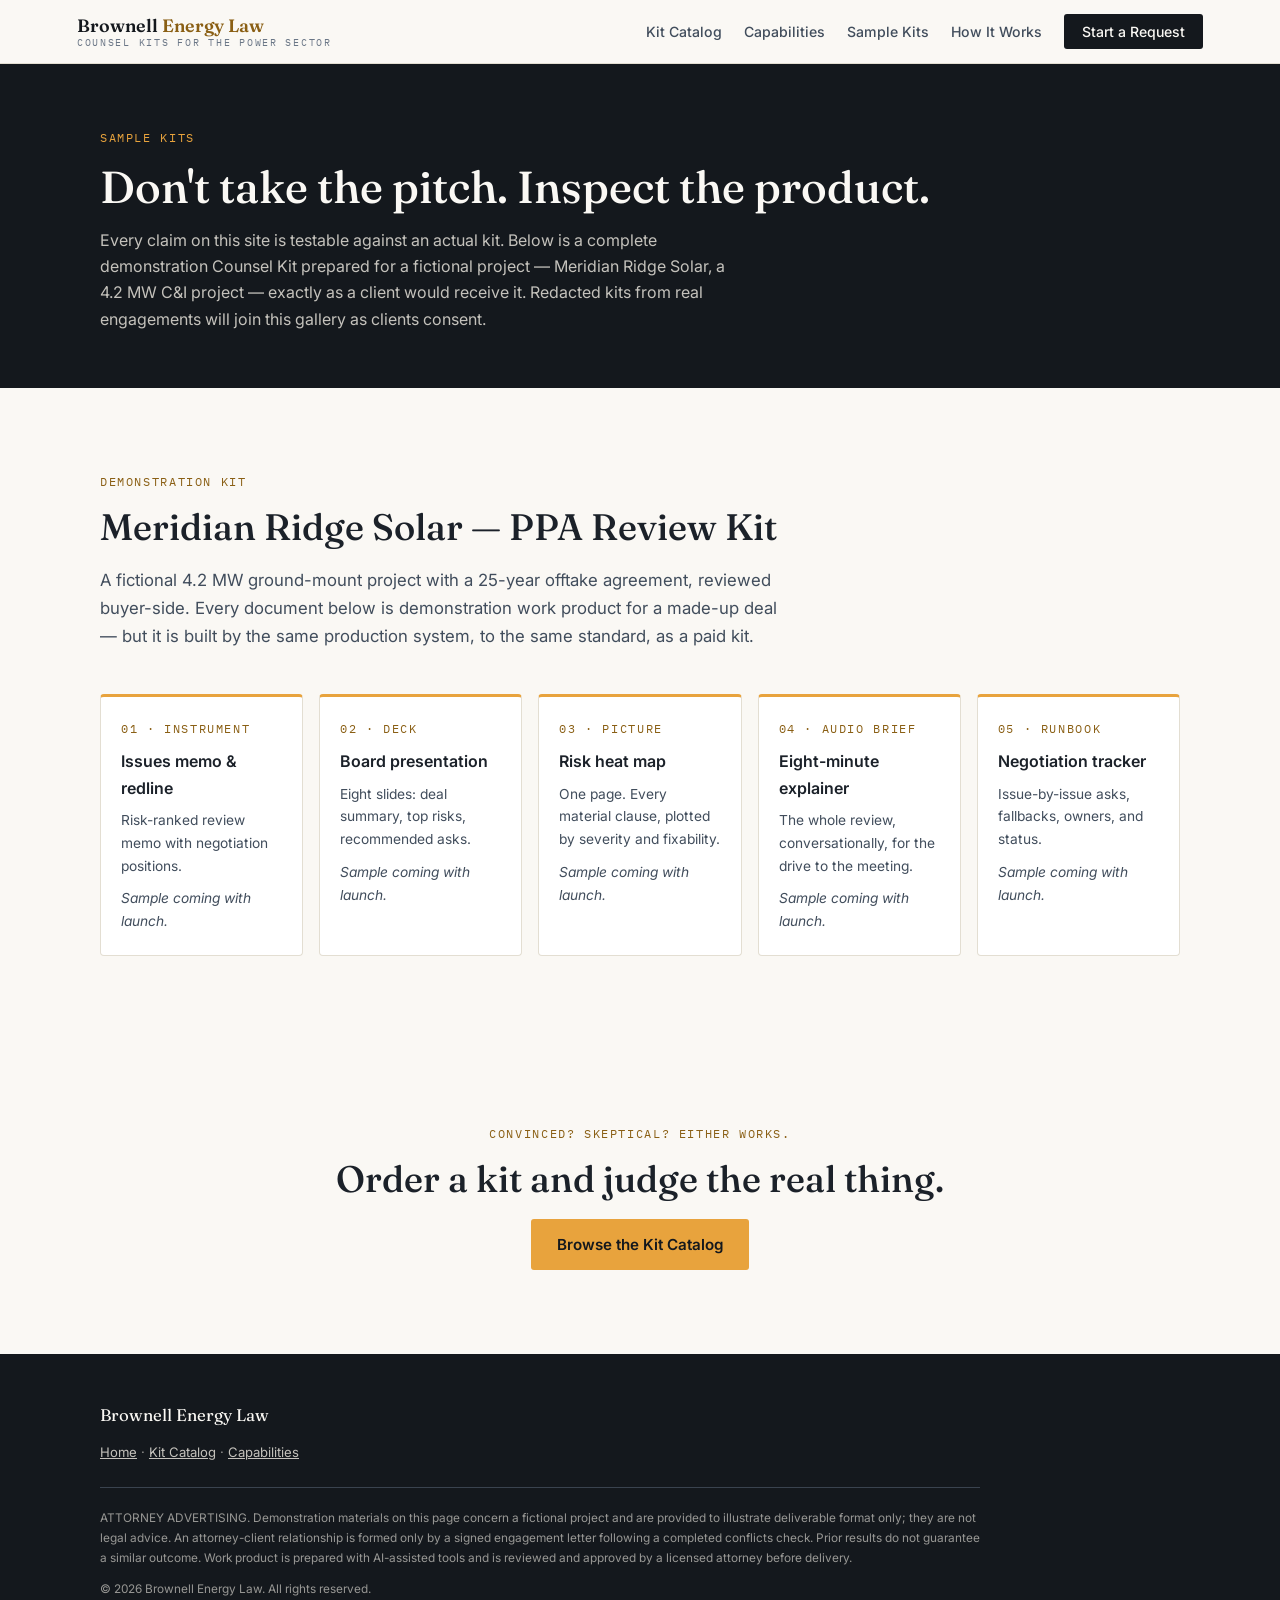
==== kits/index.html @ 10020d6f "Add Brownell Energy Law site: homepage, kit catalog, capability pages, Pages deploy Initial site for" ====
<!DOCTYPE html>
<html lang="en">
<head>
  <meta charset="UTF-8" />
  <meta name="viewport" content="width=device-width, initial-scale=1.0" />
  <title>Sample Counsel Kits | Brownell Energy Law</title>
  <meta name="description" content="Browse a complete sample Counsel Kit — issues memo, board deck, risk visualization, audio brief, and runbook — and see exactly what a Brownell Energy Law engagement delivers." />
  <meta name="robots" content="index, follow" />
  <meta name="theme-color" content="#14181d" />
  <link rel="icon" href="data:image/svg+xml,%3Csvg xmlns='http://www.w3.org/2000/svg' viewBox='0 0 32 32'%3E%3Crect width='32' height='32' fill='%2314181d'/%3E%3Ctext x='16' y='23' font-family='Georgia,serif' font-size='20' font-weight='600' fill='%23e8a33d' text-anchor='middle'%3EB%3C/text%3E%3C/svg%3E" />
  <link rel="preconnect" href="https://fonts.googleapis.com" />
  <link rel="preconnect" href="https://fonts.gstatic.com" crossorigin />
  <link href="https://fonts.googleapis.com/css2?family=Fraunces:ital,wght@0,400;0,500;0,600;1,400;1,500&family=Inter:wght@400;500;600&family=IBM+Plex+Mono:wght@400;500&display=swap" rel="stylesheet" />
  <link rel="stylesheet" href="../styles.css?v=1" />
</head>
<body>

  <nav aria-label="Primary">
    <a class="nav-brand" href="../index.html">
      <span class="nav-brand-name">Brownell <span>Energy Law</span></span>
      <span class="nav-brand-tag">Counsel Kits for the Power Sector</span>
    </a>
    <ul class="nav-links">
      <li><a href="../catalog.html">Kit Catalog</a></li>
      <li><a href="../index.html#capabilities">Capabilities</a></li>
      <li><a href="index.html">Sample Kits</a></li>
      <li><a href="../index.html#how">How It Works</a></li>
      <li><a class="nav-cta" href="../index.html#contact">Start a Request</a></li>
    </ul>
  </nav>

  <header class="page-head">
    <div class="page-head-inner">
      <p class="section-kicker mono">Sample Kits</p>
      <h1>Don't take the pitch. Inspect the product.</h1>
      <p>
        Every claim on this site is testable against an actual kit. Below is a complete
        demonstration Counsel Kit prepared for a fictional project — Meridian Ridge
        Solar, a 4.2&nbsp;MW C&amp;I project — exactly as a client would receive it.
        Redacted kits from real engagements will join this gallery as clients consent.
      </p>
    </div>
  </header>

  <section>
    <div class="section-inner">
      <p class="section-kicker mono">Demonstration kit</p>
      <h2>Meridian Ridge Solar — PPA Review Kit</h2>
      <p class="section-lede">
        A fictional 4.2&nbsp;MW ground-mount project with a 25-year offtake agreement,
        reviewed buyer-side. Every document below is demonstration work product for a
        made-up deal — but it is built by the same production system, to the same
        standard, as a paid kit.
      </p>
      <div class="kit-grid">
        <div class="kit-part">
          <span class="mono">01 · Instrument</span>
          <h3>Issues memo &amp; redline</h3>
          <p>Risk-ranked review memo with negotiation positions.</p>
          <p style="margin-top:10px;"><em>Sample coming with launch.</em></p>
        </div>
        <div class="kit-part">
          <span class="mono">02 · Deck</span>
          <h3>Board presentation</h3>
          <p>Eight slides: deal summary, top risks, recommended asks.</p>
          <p style="margin-top:10px;"><em>Sample coming with launch.</em></p>
        </div>
        <div class="kit-part">
          <span class="mono">03 · Picture</span>
          <h3>Risk heat map</h3>
          <p>One page. Every material clause, plotted by severity and fixability.</p>
          <p style="margin-top:10px;"><em>Sample coming with launch.</em></p>
        </div>
        <div class="kit-part">
          <span class="mono">04 · Audio brief</span>
          <h3>Eight-minute explainer</h3>
          <p>The whole review, conversationally, for the drive to the meeting.</p>
          <p style="margin-top:10px;"><em>Sample coming with launch.</em></p>
        </div>
        <div class="kit-part">
          <span class="mono">05 · Runbook</span>
          <h3>Negotiation tracker</h3>
          <p>Issue-by-issue asks, fallbacks, owners, and status.</p>
          <p style="margin-top:10px;"><em>Sample coming with launch.</em></p>
        </div>
      </div>
    </div>
  </section>

  <section class="contact">
    <div class="section-inner">
      <p class="section-kicker mono">Convinced? Skeptical? Either works.</p>
      <h2>Order a kit and judge the real thing.</h2>
      <a class="btn btn-amber" href="../catalog.html">Browse the Kit Catalog</a>
    </div>
  </section>

  <footer>
    <div class="footer-inner">
      <div class="footer-brand">Brownell Energy Law</div>
      <p><a href="../index.html">Home</a> · <a href="../catalog.html">Kit Catalog</a> · <a href="../index.html#capabilities">Capabilities</a></p>
      <div class="footer-disclaimer">
        <p>
          ATTORNEY ADVERTISING. Demonstration materials on this page concern a
          fictional project and are provided to illustrate deliverable format only;
          they are not legal advice. An attorney-client relationship is formed only by
          a signed engagement letter following a completed conflicts check. Prior
          results do not guarantee a similar outcome. Work product is prepared with
          AI-assisted tools and is reviewed and approved by a licensed attorney before
          delivery.
        </p>
        <p style="margin-top:10px;">© 2026 Brownell Energy Law. All rights reserved.</p>
      </div>
    </div>
  </footer>

</body>
</html>
---- styles.css ----
/* Brownell Energy Law — site styles
   Visual system: carbon #14181d · current amber #e8a33d · paper #faf8f4
   Fraunces (display) · Inter (body) · IBM Plex Mono (labels, prices) */

*, *::before, *::after { box-sizing: border-box; margin: 0; padding: 0; }

:root {
  --carbon: #14181d;
  --carbon-mid: #1e242c;
  --carbon-soft: #2a323d;
  --amber: #e8a33d;
  --amber-bright: #f5b954;
  --amber-ink: #8a5f14;      /* AA-contrast amber for text on light backgrounds */
  --paper: #faf8f4;
  --paper-dark: #f1ede4;
  --white: #fff;
  --text-dark: #1b2129;
  --text-mid: #414d5c;
  --text-soft: #6a7686;
  --line: #e3ded2;
  --line-dark: #3a434f;
  --good: #2e6e4e;
}

html { scroll-behavior: smooth; }
body {
  font-family: 'Inter', system-ui, sans-serif;
  background: var(--paper);
  color: var(--text-dark);
  font-size: 16px;
  line-height: 1.65;
  -webkit-font-smoothing: antialiased;
}
img { max-width: 100%; }
a { color: inherit; }

.mono {
  font-family: 'IBM Plex Mono', monospace;
  font-size: .72rem;
  letter-spacing: .14em;
  text-transform: uppercase;
}

.sr-only {
  position: absolute; width: 1px; height: 1px; padding: 0; margin: -1px;
  overflow: hidden; clip: rect(0 0 0 0); white-space: nowrap; border: 0;
}

/* ── Nav ─────────────────────────────────────────────────────── */
nav {
  position: sticky;
  top: 0;
  z-index: 40;
  background: rgba(250, 248, 244, .93);
  backdrop-filter: blur(10px);
  border-bottom: 1px solid var(--line);
  display: flex;
  align-items: center;
  gap: 26px;
  padding: 15px 6vw;
}
.nav-brand { text-decoration: none; line-height: 1.2; }
.nav-brand-name {
  display: block;
  font-family: 'Fraunces', serif;
  font-weight: 600;
  font-size: 1.12rem;
  color: var(--carbon);
}
.nav-brand-name span { color: var(--amber-ink); }
.nav-brand-tag {
  display: block;
  font-family: 'IBM Plex Mono', monospace;
  font-size: .6rem;
  letter-spacing: .18em;
  text-transform: uppercase;
  color: var(--text-soft);
}
.nav-links {
  margin-left: auto;
  display: flex;
  align-items: center;
  gap: 22px;
  list-style: none;
}
.nav-links a {
  text-decoration: none;
  font-size: .88rem;
  font-weight: 500;
  color: var(--text-mid);
}
.nav-links a:hover { color: var(--carbon); }
.nav-cta {
  background: var(--carbon);
  color: var(--paper) !important;
  padding: 9px 18px;
  border-radius: 3px;
  font-weight: 600;
}
.nav-cta:hover { background: var(--carbon-soft); }
@media (max-width: 860px) {
  .nav-links { display: none; }
}

/* ── Hero ────────────────────────────────────────────────────── */
.hero {
  background:
    linear-gradient(rgba(20, 24, 29, .96), rgba(20, 24, 29, .96)),
    repeating-linear-gradient(90deg, transparent 0 79px, rgba(232, 163, 61, .35) 79px 80px),
    repeating-linear-gradient(0deg, transparent 0 79px, rgba(232, 163, 61, .35) 79px 80px);
  background-color: var(--carbon);
  color: var(--paper);
  padding: 96px 6vw 88px;
  text-align: left;
}
.hero-inner { max-width: 880px; margin: 0 auto; }
.hero-kicker {
  color: var(--amber);
  margin-bottom: 22px;
}
.hero h1 {
  font-family: 'Fraunces', serif;
  font-weight: 500;
  font-size: clamp(2.1rem, 5vw, 3.4rem);
  line-height: 1.14;
  margin-bottom: 24px;
}
.hero h1 em { font-style: italic; color: var(--amber-bright); }
.hero-sub {
  font-size: 1.08rem;
  color: rgba(240, 236, 228, .82);
  max-width: 640px;
  margin-bottom: 36px;
}
.hero-actions { display: flex; gap: 14px; flex-wrap: wrap; }
.btn {
  display: inline-block;
  text-decoration: none;
  font-weight: 600;
  font-size: .95rem;
  padding: 13px 26px;
  border-radius: 3px;
}
.btn-amber { background: var(--amber); color: var(--carbon); }
.btn-amber:hover { background: var(--amber-bright); }
.btn-ghost { border: 1px solid var(--line-dark); color: var(--paper); }
.btn-ghost:hover { border-color: var(--amber); color: var(--amber-bright); }

.hero-stats {
  display: flex;
  gap: 44px;
  flex-wrap: wrap;
  margin-top: 56px;
  padding-top: 32px;
  border-top: 1px solid var(--line-dark);
}
.hero-stat-num {
  font-family: 'Fraunces', serif;
  font-size: 1.9rem;
  color: var(--amber-bright);
}
.hero-stat-label { font-size: .8rem; color: rgba(240, 236, 228, .65); }

/* ── Sections ────────────────────────────────────────────────── */
section { padding: 84px 6vw; }
.section-inner { max-width: 1080px; margin: 0 auto; }
.section-kicker { color: var(--amber-ink); margin-bottom: 14px; }
h2 {
  font-family: 'Fraunces', serif;
  font-weight: 500;
  font-size: clamp(1.6rem, 3.4vw, 2.3rem);
  line-height: 1.2;
  margin-bottom: 18px;
  max-width: 700px;
}
.section-lede { font-size: 1.05rem; color: var(--text-mid); max-width: 680px; margin-bottom: 44px; }
.alt { background: var(--paper-dark); }

/* ── Kit anatomy ─────────────────────────────────────────────── */
.kit-grid {
  display: grid;
  grid-template-columns: repeat(auto-fit, minmax(190px, 1fr));
  gap: 16px;
}
.kit-part {
  background: var(--white);
  border: 1px solid var(--line);
  border-top: 3px solid var(--amber);
  border-radius: 4px;
  padding: 22px 20px;
}
.kit-part .mono { color: var(--amber-ink); display: block; margin-bottom: 10px; }
.kit-part h3 { font-size: 1rem; font-weight: 600; margin-bottom: 8px; }
.kit-part p { font-size: .86rem; color: var(--text-mid); }

/* ── How it works ────────────────────────────────────────────── */
.steps { counter-reset: step; display: grid; gap: 0; }
.step {
  display: grid;
  grid-template-columns: 64px 1fr;
  gap: 20px;
  padding: 26px 0;
  border-bottom: 1px solid var(--line);
}
.step:last-child { border-bottom: 0; }
.step-num {
  font-family: 'Fraunces', serif;
  font-size: 1.7rem;
  color: var(--amber-ink);
}
.step h3 { font-size: 1.05rem; font-weight: 600; margin-bottom: 6px; }
.step p { font-size: .93rem; color: var(--text-mid); max-width: 620px; }

/* ── Guarantee band ──────────────────────────────────────────── */
.guarantee {
  background: var(--carbon);
  color: var(--paper);
  text-align: center;
  padding: 64px 6vw;
}
.guarantee h2 { margin: 0 auto 14px; color: var(--paper); }
.guarantee p { max-width: 620px; margin: 0 auto; color: rgba(240, 236, 228, .8); }
.guarantee .mono { color: var(--amber); display: block; margin-bottom: 16px; }

/* ── Catalog cards ───────────────────────────────────────────── */
.catalog-grid {
  display: grid;
  grid-template-columns: repeat(auto-fill, minmax(300px, 1fr));
  gap: 18px;
}
.kit-card {
  background: var(--white);
  border: 1px solid var(--line);
  border-radius: 4px;
  padding: 26px 24px;
  display: flex;
  flex-direction: column;
}
.kit-card h3 {
  font-family: 'Fraunces', serif;
  font-weight: 600;
  font-size: 1.18rem;
  margin-bottom: 6px;
}
.kit-price {
  font-family: 'IBM Plex Mono', monospace;
  font-size: .95rem;
  color: var(--amber-ink);
  margin-bottom: 12px;
}
.kit-card p { font-size: .9rem; color: var(--text-mid); margin-bottom: 14px; }
.kit-card ul { list-style: none; margin-bottom: 16px; }
.kit-card li {
  font-size: .84rem;
  color: var(--text-mid);
  padding-left: 18px;
  position: relative;
  margin-bottom: 5px;
}
.kit-card li::before { content: "—"; position: absolute; left: 0; color: var(--amber); }
.kit-turn {
  margin-top: auto;
  font-family: 'IBM Plex Mono', monospace;
  font-size: .7rem;
  letter-spacing: .1em;
  text-transform: uppercase;
  color: var(--good);
}

/* ── Capability pages / cards ────────────────────────────────── */
.cap-grid {
  display: grid;
  grid-template-columns: repeat(auto-fill, minmax(280px, 1fr));
  gap: 18px;
}
.cap-card {
  background: var(--white);
  border: 1px solid var(--line);
  border-radius: 4px;
  padding: 24px;
  text-decoration: none;
  display: block;
}
.cap-card:hover { border-color: var(--amber); }
.cap-card h3 { font-family: 'Fraunces', serif; font-size: 1.15rem; font-weight: 600; margin-bottom: 8px; }
.cap-card p { font-size: .88rem; color: var(--text-mid); }
.cap-card .mono { color: var(--amber-ink); display: block; margin-top: 14px; }

.page-head {
  background: var(--carbon);
  color: var(--paper);
  padding: 64px 6vw 56px;
}
.page-head-inner { max-width: 1080px; margin: 0 auto; }
.page-head .section-kicker { color: var(--amber); }
.page-head h1 {
  font-family: 'Fraunces', serif;
  font-weight: 500;
  font-size: clamp(1.9rem, 4vw, 2.8rem);
  line-height: 1.15;
  margin-bottom: 14px;
}
.page-head p { color: rgba(240, 236, 228, .8); max-width: 660px; }

.prose { max-width: 720px; }
.prose h2 { font-size: 1.4rem; margin-top: 40px; }
.prose p { margin-bottom: 16px; color: var(--text-mid); }
.prose ul { margin: 0 0 16px 20px; color: var(--text-mid); }
.prose li { margin-bottom: 6px; }

/* ── About ───────────────────────────────────────────────────── */
.about-grid {
  display: grid;
  grid-template-columns: 1fr 1fr;
  gap: 56px;
  align-items: start;
}
@media (max-width: 820px) { .about-grid { grid-template-columns: 1fr; } }
.about-grid p { color: var(--text-mid); margin-bottom: 14px; }
.cred-list { list-style: none; }
.cred-list li {
  padding: 12px 0 12px 26px;
  border-bottom: 1px solid var(--line);
  position: relative;
  font-size: .92rem;
  color: var(--text-mid);
}
.cred-list li::before { content: "▸"; position: absolute; left: 2px; color: var(--amber-ink); }

/* ── Contact / CTA ───────────────────────────────────────────── */
.contact { text-align: center; }
.contact .section-inner { max-width: 640px; }
.contact h2 { margin-left: auto; margin-right: auto; }

/* ── Footer ──────────────────────────────────────────────────── */
footer {
  background: var(--carbon);
  color: rgba(240, 236, 228, .6);
  padding: 48px 6vw 36px;
  font-size: .82rem;
}
.footer-inner { max-width: 1080px; margin: 0 auto; }
.footer-brand {
  font-family: 'Fraunces', serif;
  font-size: 1.05rem;
  color: var(--paper);
  margin-bottom: 12px;
}
.footer-disclaimer {
  border-top: 1px solid var(--line-dark);
  margin-top: 24px;
  padding-top: 20px;
  font-size: .74rem;
  line-height: 1.7;
  max-width: 880px;
}
footer a { color: rgba(240, 236, 228, .8); }
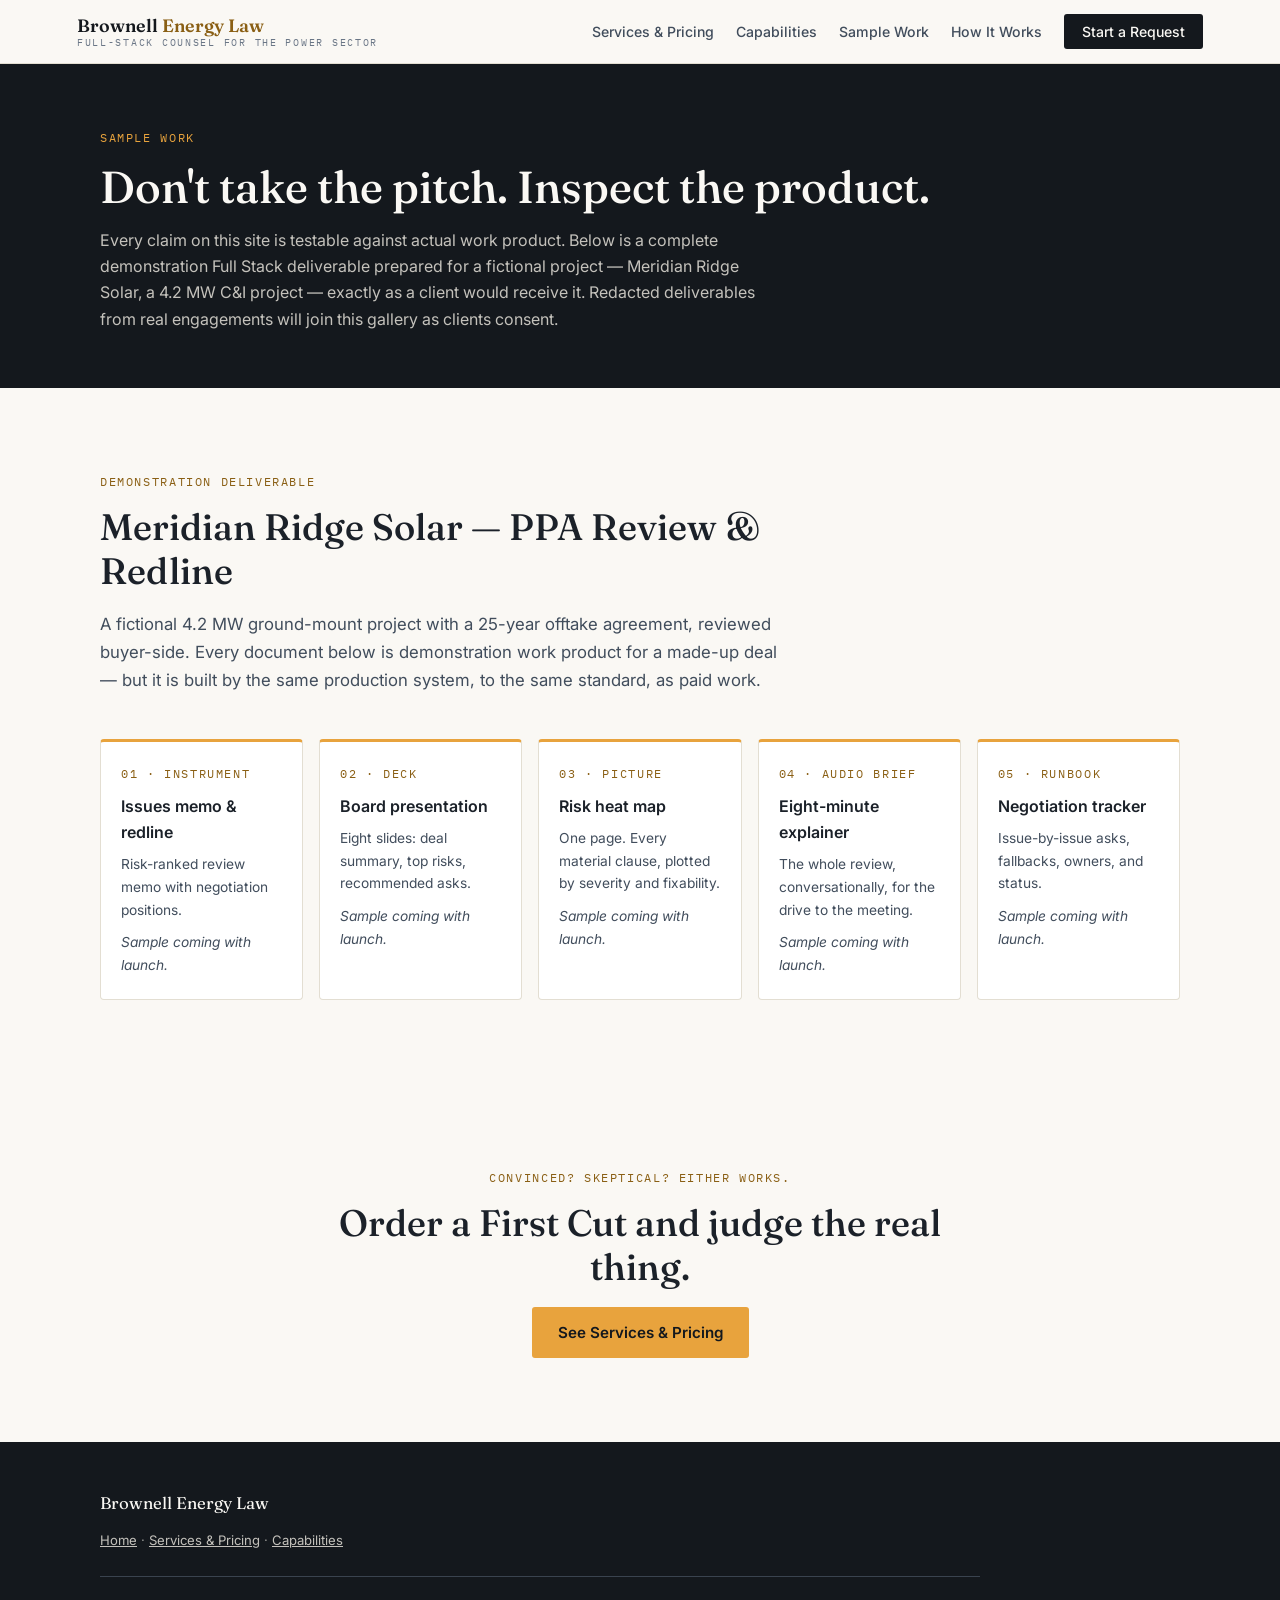
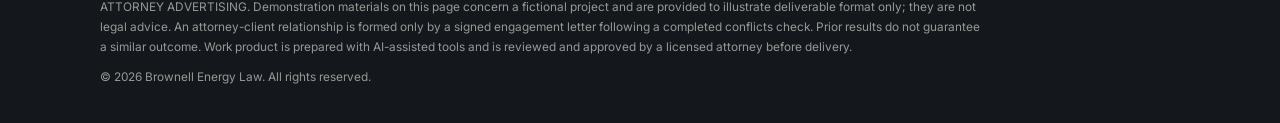
==== commit af7ba92c: "Rebrand to First Cut / To Signature tiers with Full Stack deliverable Rename catalog items by output" ====
--- a/kits/index.html
+++ b/kits/index.html
@@ -3,27 +3,27 @@
 <head>
   <meta charset="UTF-8" />
   <meta name="viewport" content="width=device-width, initial-scale=1.0" />
-  <title>Sample Counsel Kits | Brownell Energy Law</title>
-  <meta name="description" content="Browse a complete sample Counsel Kit — issues memo, board deck, risk visualization, audio brief, and runbook — and see exactly what a Brownell Energy Law engagement delivers." />
+  <title>Sample Work | Brownell Energy Law</title>
+  <meta name="description" content="Browse a complete sample Full Stack deliverable — issues memo, board deck, risk visualization, audio brief, and runbook — and see exactly what a Brownell Energy Law engagement delivers." />
   <meta name="robots" content="index, follow" />
   <meta name="theme-color" content="#14181d" />
   <link rel="icon" href="data:image/svg+xml,%3Csvg xmlns='http://www.w3.org/2000/svg' viewBox='0 0 32 32'%3E%3Crect width='32' height='32' fill='%2314181d'/%3E%3Ctext x='16' y='23' font-family='Georgia,serif' font-size='20' font-weight='600' fill='%23e8a33d' text-anchor='middle'%3EB%3C/text%3E%3C/svg%3E" />
   <link rel="preconnect" href="https://fonts.googleapis.com" />
   <link rel="preconnect" href="https://fonts.gstatic.com" crossorigin />
   <link href="https://fonts.googleapis.com/css2?family=Fraunces:ital,wght@0,400;0,500;0,600;1,400;1,500&family=Inter:wght@400;500;600&family=IBM+Plex+Mono:wght@400;500&display=swap" rel="stylesheet" />
-  <link rel="stylesheet" href="../styles.css?v=1" />
+  <link rel="stylesheet" href="../styles.css?v=2" />
 </head>
 <body>
 
   <nav aria-label="Primary">
     <a class="nav-brand" href="../index.html">
       <span class="nav-brand-name">Brownell <span>Energy Law</span></span>
-      <span class="nav-brand-tag">Counsel Kits for the Power Sector</span>
+      <span class="nav-brand-tag">Full-Stack Counsel for the Power Sector</span>
     </a>
     <ul class="nav-links">
-      <li><a href="../catalog.html">Kit Catalog</a></li>
+      <li><a href="../catalog.html">Services &amp; Pricing</a></li>
       <li><a href="../index.html#capabilities">Capabilities</a></li>
-      <li><a href="index.html">Sample Kits</a></li>
+      <li><a href="index.html">Sample Work</a></li>
       <li><a href="../index.html#how">How It Works</a></li>
       <li><a class="nav-cta" href="../index.html#contact">Start a Request</a></li>
     </ul>
@@ -31,26 +31,26 @@
 
   <header class="page-head">
     <div class="page-head-inner">
-      <p class="section-kicker mono">Sample Kits</p>
+      <p class="section-kicker mono">Sample Work</p>
       <h1>Don't take the pitch. Inspect the product.</h1>
       <p>
-        Every claim on this site is testable against an actual kit. Below is a complete
-        demonstration Counsel Kit prepared for a fictional project — Meridian Ridge
+        Every claim on this site is testable against actual work product. Below is a complete
+        demonstration Full Stack deliverable prepared for a fictional project — Meridian Ridge
         Solar, a 4.2&nbsp;MW C&amp;I project — exactly as a client would receive it.
-        Redacted kits from real engagements will join this gallery as clients consent.
+        Redacted deliverables from real engagements will join this gallery as clients consent.
       </p>
     </div>
   </header>
 
   <section>
     <div class="section-inner">
-      <p class="section-kicker mono">Demonstration kit</p>
-      <h2>Meridian Ridge Solar — PPA Review Kit</h2>
+      <p class="section-kicker mono">Demonstration deliverable</p>
+      <h2>Meridian Ridge Solar — PPA Review &amp; Redline</h2>
       <p class="section-lede">
         A fictional 4.2&nbsp;MW ground-mount project with a 25-year offtake agreement,
         reviewed buyer-side. Every document below is demonstration work product for a
         made-up deal — but it is built by the same production system, to the same
-        standard, as a paid kit.
+        standard, as paid work.
       </p>
       <div class="kit-grid">
         <div class="kit-part">
@@ -90,15 +90,15 @@
   <section class="contact">
     <div class="section-inner">
       <p class="section-kicker mono">Convinced? Skeptical? Either works.</p>
-      <h2>Order a kit and judge the real thing.</h2>
-      <a class="btn btn-amber" href="../catalog.html">Browse the Kit Catalog</a>
+      <h2>Order a First Cut and judge the real thing.</h2>
+      <a class="btn btn-amber" href="../catalog.html">See Services &amp; Pricing</a>
     </div>
   </section>
 
   <footer>
     <div class="footer-inner">
       <div class="footer-brand">Brownell Energy Law</div>
-      <p><a href="../index.html">Home</a> · <a href="../catalog.html">Kit Catalog</a> · <a href="../index.html#capabilities">Capabilities</a></p>
+      <p><a href="../index.html">Home</a> · <a href="../catalog.html">Services &amp; Pricing</a> · <a href="../index.html#capabilities">Capabilities</a></p>
       <div class="footer-disclaimer">
         <p>
           ATTORNEY ADVERTISING. Demonstration materials on this page concern a
--- a/styles.css
+++ b/styles.css
@@ -258,6 +258,15 @@
   margin-bottom: 5px;
 }
 .kit-card li::before { content: "—"; position: absolute; left: 0; color: var(--amber); }
+.kit-tier {
+  font-family: 'IBM Plex Mono', monospace;
+  font-size: .76rem;
+  color: var(--text-mid);
+  border-top: 1px dashed var(--line);
+  padding-top: 10px;
+  margin-bottom: 14px;
+}
+.kit-tier strong { color: var(--amber-ink); font-weight: 500; }
 .kit-turn {
   margin-top: auto;
   font-family: 'IBM Plex Mono', monospace;
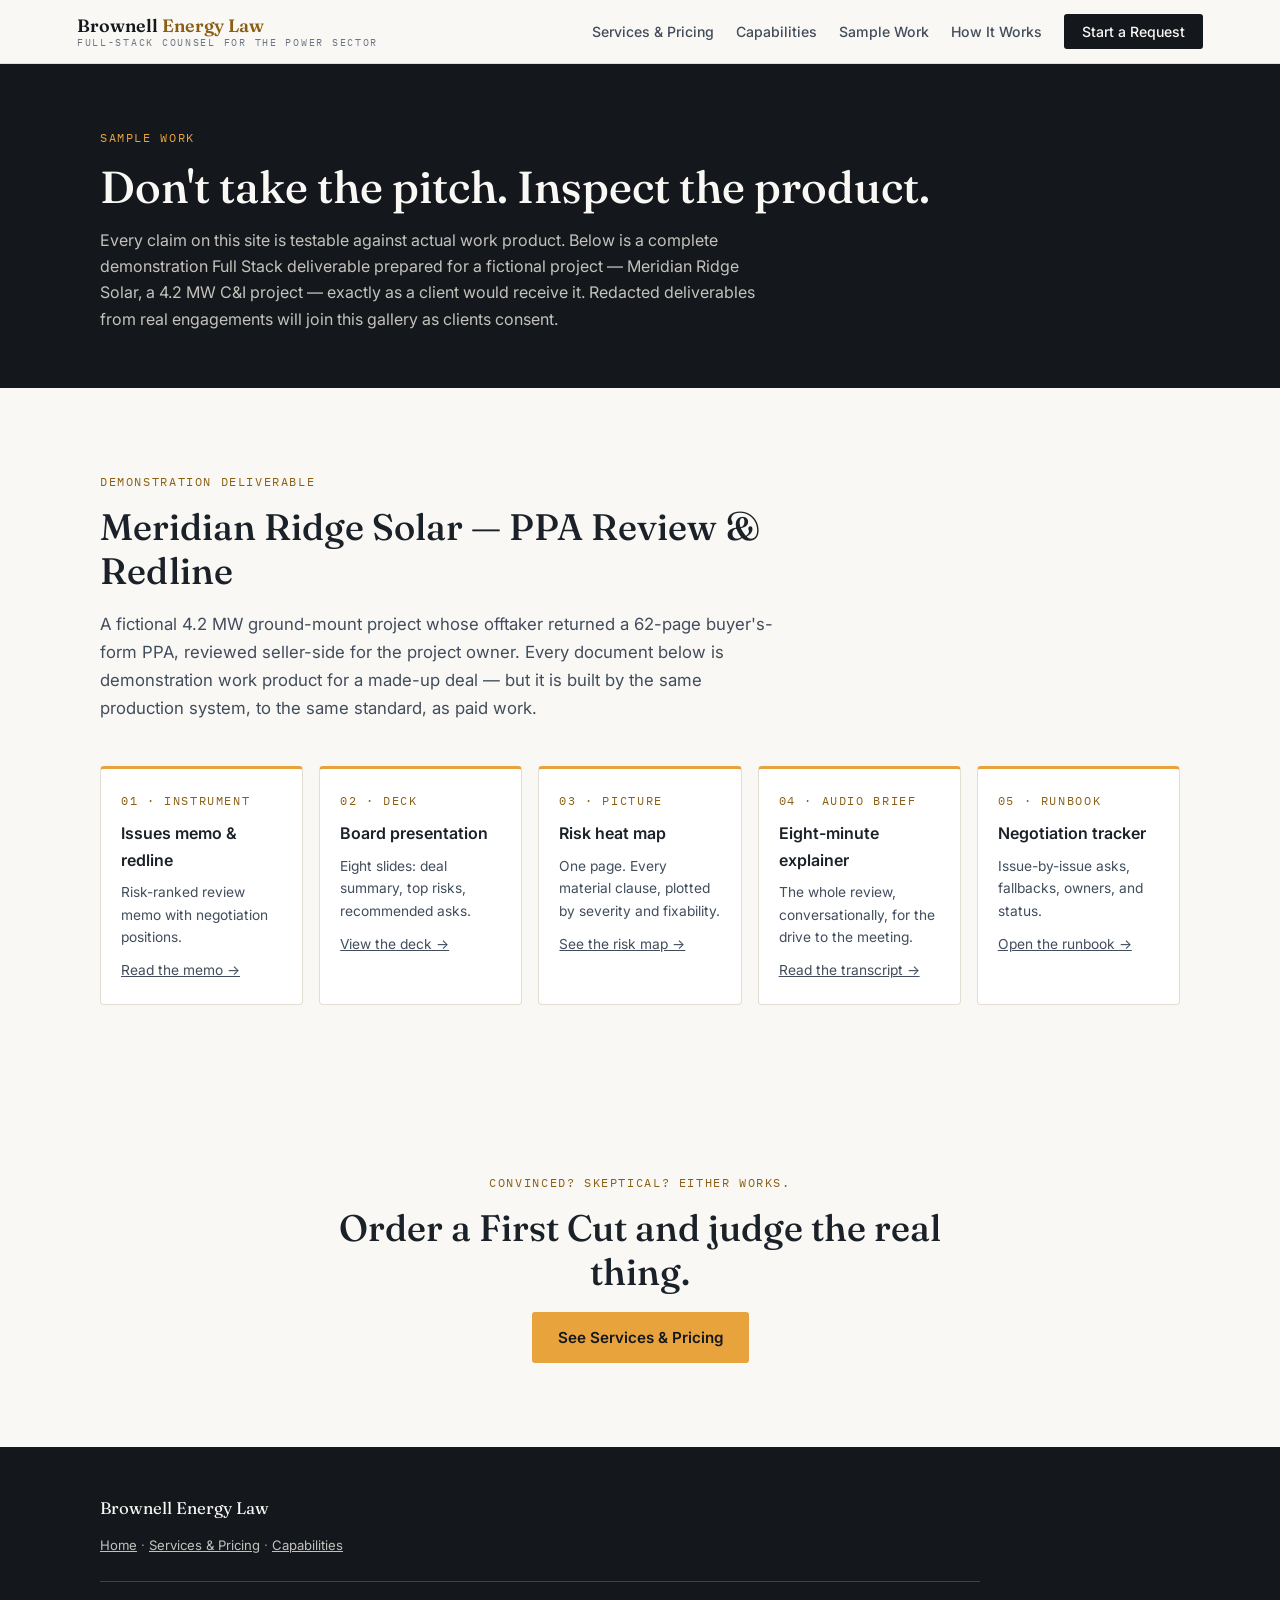
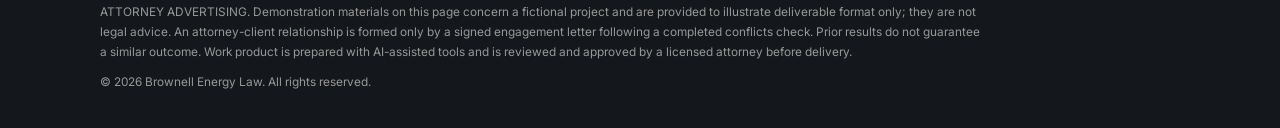
==== commit 54296a1c: "Add Meridian Ridge demonstration deliverable: all five Full Stack formats Fictional seller-side PPA " ====
--- a/kits/index.html
+++ b/kits/index.html
@@ -47,8 +47,8 @@
       <p class="section-kicker mono">Demonstration deliverable</p>
       <h2>Meridian Ridge Solar — PPA Review &amp; Redline</h2>
       <p class="section-lede">
-        A fictional 4.2&nbsp;MW ground-mount project with a 25-year offtake agreement,
-        reviewed buyer-side. Every document below is demonstration work product for a
+        A fictional 4.2&nbsp;MW ground-mount project whose offtaker returned a
+        62-page buyer's-form PPA, reviewed seller-side for the project owner. Every document below is demonstration work product for a
         made-up deal — but it is built by the same production system, to the same
         standard, as paid work.
       </p>
@@ -57,31 +57,31 @@
           <span class="mono">01 · Instrument</span>
           <h3>Issues memo &amp; redline</h3>
           <p>Risk-ranked review memo with negotiation positions.</p>
-          <p style="margin-top:10px;"><em>Sample coming with launch.</em></p>
+          <p style="margin-top:10px;"><a href="meridian-ridge/memo.html">Read the memo →</a></p>
         </div>
         <div class="kit-part">
           <span class="mono">02 · Deck</span>
           <h3>Board presentation</h3>
           <p>Eight slides: deal summary, top risks, recommended asks.</p>
-          <p style="margin-top:10px;"><em>Sample coming with launch.</em></p>
+          <p style="margin-top:10px;"><a href="meridian-ridge/deck.html">View the deck →</a></p>
         </div>
         <div class="kit-part">
           <span class="mono">03 · Picture</span>
           <h3>Risk heat map</h3>
           <p>One page. Every material clause, plotted by severity and fixability.</p>
-          <p style="margin-top:10px;"><em>Sample coming with launch.</em></p>
+          <p style="margin-top:10px;"><a href="meridian-ridge/heatmap.html">See the risk map →</a></p>
         </div>
         <div class="kit-part">
           <span class="mono">04 · Audio brief</span>
           <h3>Eight-minute explainer</h3>
           <p>The whole review, conversationally, for the drive to the meeting.</p>
-          <p style="margin-top:10px;"><em>Sample coming with launch.</em></p>
+          <p style="margin-top:10px;"><a href="meridian-ridge/audio.html">Read the transcript →</a></p>
         </div>
         <div class="kit-part">
           <span class="mono">05 · Runbook</span>
           <h3>Negotiation tracker</h3>
           <p>Issue-by-issue asks, fallbacks, owners, and status.</p>
-          <p style="margin-top:10px;"><em>Sample coming with launch.</em></p>
+          <p style="margin-top:10px;"><a href="meridian-ridge/runbook.html">Open the runbook →</a></p>
         </div>
       </div>
     </div>
